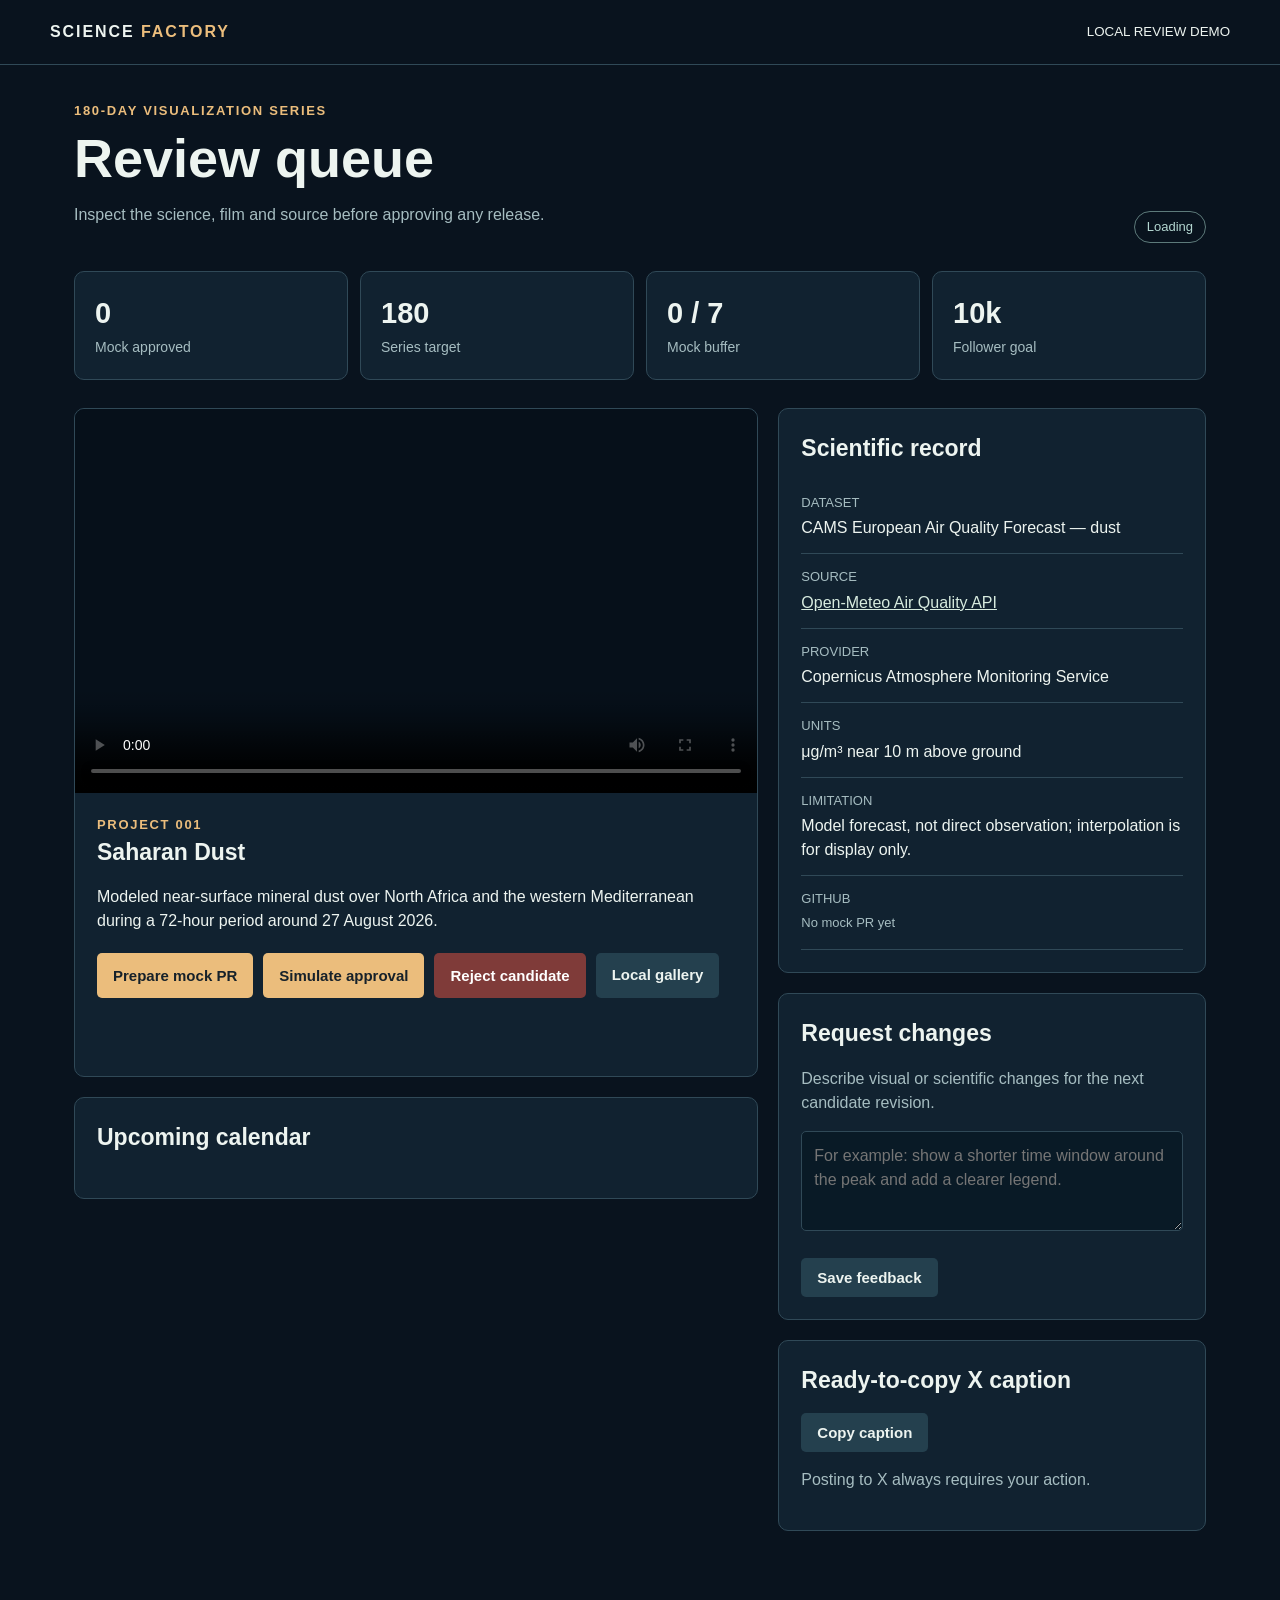
==== dashboard/index.html @ 3136dfa1 "Bootstrap public science visualization atlas" ====
<!doctype html><html lang="en"><head><meta charset="utf-8"><meta name="viewport" content="width=device-width, initial-scale=1"><title>Science Factory — Review</title>
<style>
:root{color-scheme:dark;--bg:#09131e;--panel:#112230;--line:#304957;--ink:#edf4f0;--muted:#a6bdc1;--gold:#ebbd7c}*{box-sizing:border-box}body{margin:0;background:var(--bg);color:var(--ink);font:16px/1.5 Arial,sans-serif}header{padding:20px max(24px,calc((100vw - 1180px)/2));border-bottom:1px solid var(--line);display:flex;justify-content:space-between;gap:15px;align-items:center}header strong{letter-spacing:.12em}header span{color:var(--gold)}main{max-width:1180px;margin:auto;padding:36px 24px 80px}.top{display:flex;justify-content:space-between;align-items:end;gap:20px}.label{color:var(--gold);font-size:13px;letter-spacing:.13em;font-weight:bold}h1{font-size:clamp(32px,5vw,54px);line-height:1.08;margin:8px 0 16px}h2{font-size:23px;margin:0 0 14px}.sub,.muted{color:var(--muted)}.stats{display:grid;grid-template-columns:repeat(4,1fr);gap:12px;margin:28px 0}.stat,.panel{background:var(--panel);border:1px solid var(--line);border-radius:10px}.stat{padding:20px}.stat strong{display:block;font-size:29px}.stat span{color:var(--muted);font-size:14px}.content{display:grid;grid-template-columns:minmax(0,1.6fr) minmax(310px,1fr);gap:20px}.panel{padding:22px}.preview{padding:0;overflow:hidden}.preview video{width:100%;display:block;aspect-ratio:16/9;background:#06101a}.preview-body{padding:22px}.pill{display:inline-block;border:1px solid #5d7a7a;border-radius:20px;color:#b4d7d1;padding:5px 12px;font-size:13px}.actions{display:flex;flex-wrap:wrap;gap:10px;margin-top:20px}button,.button{background:var(--gold);border:0;border-radius:5px;padding:11px 16px;color:#16212a;font-size:15px;font-weight:bold;cursor:pointer;text-decoration:none}button.secondary,.button.secondary{background:#24404e;color:var(--ink)}button.danger{background:#7f3b39;color:white}button:hover,.button:hover{filter:brightness(1.12)}button:disabled{opacity:.45;cursor:default}.fact{padding:13px 0;border-bottom:1px solid var(--line)}.fact span{display:block;color:var(--muted);font-size:13px;margin-bottom:4px}.fact a{color:#d7ebdf;word-break:break-word}textarea{width:100%;min-height:100px;background:#091a26;color:var(--ink);border:1px solid var(--line);border-radius:5px;padding:12px;font:inherit;resize:vertical}.row{display:flex;justify-content:space-between;gap:12px}.calendar{margin-top:20px}.days{display:flex;gap:8px;overflow:auto;padding-bottom:8px}.day{min-width:100px;background:#10232f;border:1px solid var(--line);border-radius:7px;padding:12px}.day small{display:block;color:var(--muted)}#notice{color:var(--gold);min-height:24px}a{color:#cbe5d9}@media(max-width:850px){.content{grid-template-columns:1fr}.stats{grid-template-columns:repeat(2,1fr)}.top{display:block}}
</style></head><body><header><strong>SCIENCE <span>FACTORY</span></strong><small>LOCAL REVIEW DEMO</small></header><main><div class="top"><div><div class="label">180-DAY VISUALIZATION SERIES</div><h1>Review queue</h1><p class="sub">Inspect the science, film and source before approving any release.</p></div><div class="pill" id="status">Loading</div></div><div class="stats"><div class="stat"><strong id="approved">0</strong><span>Mock approved</span></div><div class="stat"><strong>180</strong><span>Series target</span></div><div class="stat"><strong id="buffer">0 / 7</strong><span>Mock buffer</span></div><div class="stat"><strong>10k</strong><span>Follower goal</span></div></div><div class="content"><div><div class="panel preview"><video controls poster="/thumbnail" src="/video"></video><div class="preview-body"><div class="label">PROJECT 001</div><h2>Saharan Dust</h2><p>Modeled near-surface mineral dust over North Africa and the western Mediterranean during a 72-hour period around 27 August 2026.</p><div class="actions"><button id="prepare">Prepare mock PR</button><button id="approve">Simulate approval</button><button class="danger" id="reject">Reject candidate</button><a class="button secondary" href="/mock-gallery/science/" target="_blank">Local gallery</a></div><p id="notice"></p></div></div><div class="panel calendar"><h2>Upcoming calendar</h2><div class="days" id="days"></div></div></div><div><div class="panel"><h2>Scientific record</h2><div class="fact"><span>DATASET</span>CAMS European Air Quality Forecast — dust</div><div class="fact"><span>SOURCE</span><a href="https://open-meteo.com/en/docs/air-quality-api" target="_blank">Open-Meteo Air Quality API</a></div><div class="fact"><span>PROVIDER</span>Copernicus Atmosphere Monitoring Service</div><div class="fact"><span>UNITS</span>μg/m³ near 10 m above ground</div><div class="fact"><span>LIMITATION</span>Model forecast, not direct observation; interpolation is for display only.</div><div class="fact"><span>GITHUB</span><span id="pr">No mock PR yet</span></div></div><div class="panel" style="margin-top:20px"><h2>Request changes</h2><p class="muted">Describe visual or scientific changes for the next candidate revision.</p><textarea id="feedback" aria-label="Review feedback" placeholder="For example: show a shorter time window around the peak and add a clearer legend."></textarea><div class="actions"><button class="secondary" id="send">Save feedback</button></div></div><div class="panel" style="margin-top:20px"><h2>Ready-to-copy X caption</h2><p class="muted" id="caption"></p><button class="secondary" id="copy">Copy caption</button><p class="muted">Posting to X always requires your action.</p></div></div></div></main><script>
const $=id=>document.getElementById(id);let state={};async function refresh(){state=await(await fetch('/api/state')).json();let p=state.pull_requests.at(-1);$('status').textContent=p?p.status.replaceAll('_',' '):'Candidate';$('pr').textContent=p?`Mock PR #${p.number} · ${p.status.replaceAll('_',' ')}`:'No mock PR yet';$('approved').textContent=p?.status==='approved_mock'?'1':'0';$('buffer').textContent=p?.status==='approved_mock'?'1 / 7':'0 / 7';$('prepare').disabled=!!p&&['ready_for_review','approved_mock'].includes(p.status);$('approve').disabled=p?.status!=='ready_for_review';$('reject').disabled=p?.status!=='ready_for_review';$('caption').textContent=state.caption.replace('{project_url}','[add public GitHub URL after release]');$('days').innerHTML=state.calendar.map(e=>`<div class="day"><strong>${e.planned_date.slice(5)}</strong><small>${e.production_status}</small></div>`).join('')}
async function action(name,body={}){let r=await fetch('/api/'+name,{method:'POST',headers:{'Content-Type':'application/json'},body:JSON.stringify(body)});let v=await r.json();$('notice').textContent=v.error||v.message;await refresh()}
$('prepare').onclick=()=>action('prepare');$('approve').onclick=()=>action('approve');$('reject').onclick=()=>action('reject');$('send').onclick=()=>{let text=$('feedback').value.trim();if(text)action('feedback',{text})};$('copy').onclick=()=>navigator.clipboard.writeText($('caption').textContent).then(()=>$('notice').textContent='Caption copied');refresh();
</script></body></html>
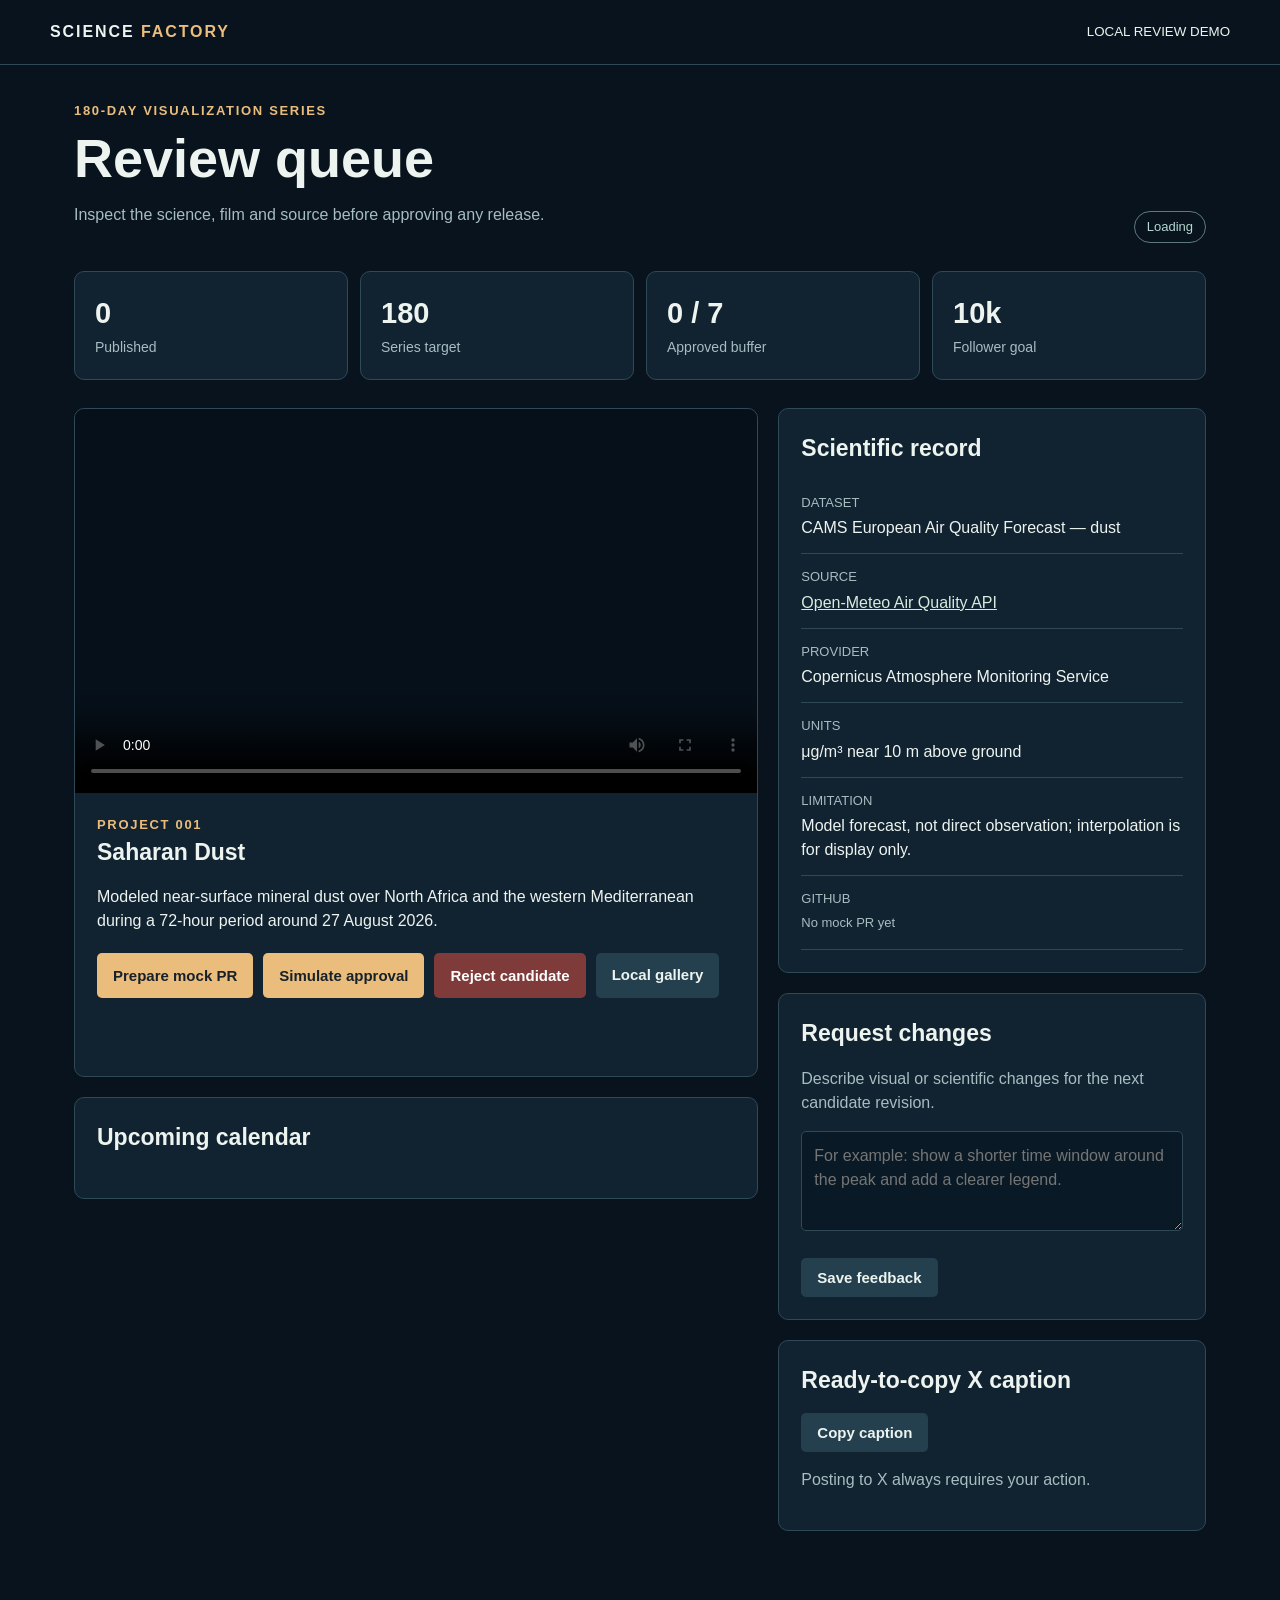
==== commit 0be3c828: "Approve and publish Saharan dust as day 001" ====
--- a/dashboard/index.html
+++ b/dashboard/index.html
@@ -1,8 +1,24 @@
 <!doctype html><html lang="en"><head><meta charset="utf-8"><meta name="viewport" content="width=device-width, initial-scale=1"><title>Science Factory — Review</title>
 <style>
 :root{color-scheme:dark;--bg:#09131e;--panel:#112230;--line:#304957;--ink:#edf4f0;--muted:#a6bdc1;--gold:#ebbd7c}*{box-sizing:border-box}body{margin:0;background:var(--bg);color:var(--ink);font:16px/1.5 Arial,sans-serif}header{padding:20px max(24px,calc((100vw - 1180px)/2));border-bottom:1px solid var(--line);display:flex;justify-content:space-between;gap:15px;align-items:center}header strong{letter-spacing:.12em}header span{color:var(--gold)}main{max-width:1180px;margin:auto;padding:36px 24px 80px}.top{display:flex;justify-content:space-between;align-items:end;gap:20px}.label{color:var(--gold);font-size:13px;letter-spacing:.13em;font-weight:bold}h1{font-size:clamp(32px,5vw,54px);line-height:1.08;margin:8px 0 16px}h2{font-size:23px;margin:0 0 14px}.sub,.muted{color:var(--muted)}.stats{display:grid;grid-template-columns:repeat(4,1fr);gap:12px;margin:28px 0}.stat,.panel{background:var(--panel);border:1px solid var(--line);border-radius:10px}.stat{padding:20px}.stat strong{display:block;font-size:29px}.stat span{color:var(--muted);font-size:14px}.content{display:grid;grid-template-columns:minmax(0,1.6fr) minmax(310px,1fr);gap:20px}.panel{padding:22px}.preview{padding:0;overflow:hidden}.preview video{width:100%;display:block;aspect-ratio:16/9;background:#06101a}.preview-body{padding:22px}.pill{display:inline-block;border:1px solid #5d7a7a;border-radius:20px;color:#b4d7d1;padding:5px 12px;font-size:13px}.actions{display:flex;flex-wrap:wrap;gap:10px;margin-top:20px}button,.button{background:var(--gold);border:0;border-radius:5px;padding:11px 16px;color:#16212a;font-size:15px;font-weight:bold;cursor:pointer;text-decoration:none}button.secondary,.button.secondary{background:#24404e;color:var(--ink)}button.danger{background:#7f3b39;color:white}button:hover,.button:hover{filter:brightness(1.12)}button:disabled{opacity:.45;cursor:default}.fact{padding:13px 0;border-bottom:1px solid var(--line)}.fact span{display:block;color:var(--muted);font-size:13px;margin-bottom:4px}.fact a{color:#d7ebdf;word-break:break-word}textarea{width:100%;min-height:100px;background:#091a26;color:var(--ink);border:1px solid var(--line);border-radius:5px;padding:12px;font:inherit;resize:vertical}.row{display:flex;justify-content:space-between;gap:12px}.calendar{margin-top:20px}.days{display:flex;gap:8px;overflow:auto;padding-bottom:8px}.day{min-width:100px;background:#10232f;border:1px solid var(--line);border-radius:7px;padding:12px}.day small{display:block;color:var(--muted)}#notice{color:var(--gold);min-height:24px}a{color:#cbe5d9}@media(max-width:850px){.content{grid-template-columns:1fr}.stats{grid-template-columns:repeat(2,1fr)}.top{display:block}}
-</style></head><body><header><strong>SCIENCE <span>FACTORY</span></strong><small>LOCAL REVIEW DEMO</small></header><main><div class="top"><div><div class="label">180-DAY VISUALIZATION SERIES</div><h1>Review queue</h1><p class="sub">Inspect the science, film and source before approving any release.</p></div><div class="pill" id="status">Loading</div></div><div class="stats"><div class="stat"><strong id="approved">0</strong><span>Mock approved</span></div><div class="stat"><strong>180</strong><span>Series target</span></div><div class="stat"><strong id="buffer">0 / 7</strong><span>Mock buffer</span></div><div class="stat"><strong>10k</strong><span>Follower goal</span></div></div><div class="content"><div><div class="panel preview"><video controls poster="/thumbnail" src="/video"></video><div class="preview-body"><div class="label">PROJECT 001</div><h2>Saharan Dust</h2><p>Modeled near-surface mineral dust over North Africa and the western Mediterranean during a 72-hour period around 27 August 2026.</p><div class="actions"><button id="prepare">Prepare mock PR</button><button id="approve">Simulate approval</button><button class="danger" id="reject">Reject candidate</button><a class="button secondary" href="/mock-gallery/science/" target="_blank">Local gallery</a></div><p id="notice"></p></div></div><div class="panel calendar"><h2>Upcoming calendar</h2><div class="days" id="days"></div></div></div><div><div class="panel"><h2>Scientific record</h2><div class="fact"><span>DATASET</span>CAMS European Air Quality Forecast — dust</div><div class="fact"><span>SOURCE</span><a href="https://open-meteo.com/en/docs/air-quality-api" target="_blank">Open-Meteo Air Quality API</a></div><div class="fact"><span>PROVIDER</span>Copernicus Atmosphere Monitoring Service</div><div class="fact"><span>UNITS</span>μg/m³ near 10 m above ground</div><div class="fact"><span>LIMITATION</span>Model forecast, not direct observation; interpolation is for display only.</div><div class="fact"><span>GITHUB</span><span id="pr">No mock PR yet</span></div></div><div class="panel" style="margin-top:20px"><h2>Request changes</h2><p class="muted">Describe visual or scientific changes for the next candidate revision.</p><textarea id="feedback" aria-label="Review feedback" placeholder="For example: show a shorter time window around the peak and add a clearer legend."></textarea><div class="actions"><button class="secondary" id="send">Save feedback</button></div></div><div class="panel" style="margin-top:20px"><h2>Ready-to-copy X caption</h2><p class="muted" id="caption"></p><button class="secondary" id="copy">Copy caption</button><p class="muted">Posting to X always requires your action.</p></div></div></div></main><script>
-const $=id=>document.getElementById(id);let state={};async function refresh(){state=await(await fetch('/api/state')).json();let p=state.pull_requests.at(-1);$('status').textContent=p?p.status.replaceAll('_',' '):'Candidate';$('pr').textContent=p?`Mock PR #${p.number} · ${p.status.replaceAll('_',' ')}`:'No mock PR yet';$('approved').textContent=p?.status==='approved_mock'?'1':'0';$('buffer').textContent=p?.status==='approved_mock'?'1 / 7':'0 / 7';$('prepare').disabled=!!p&&['ready_for_review','approved_mock'].includes(p.status);$('approve').disabled=p?.status!=='ready_for_review';$('reject').disabled=p?.status!=='ready_for_review';$('caption').textContent=state.caption.replace('{project_url}','[add public GitHub URL after release]');$('days').innerHTML=state.calendar.map(e=>`<div class="day"><strong>${e.planned_date.slice(5)}</strong><small>${e.production_status}</small></div>`).join('')}
+</style></head><body><header><strong>SCIENCE <span>FACTORY</span></strong><small>LOCAL REVIEW DEMO</small></header><main><div class="top"><div><div class="label">180-DAY VISUALIZATION SERIES</div><h1>Review queue</h1><p class="sub">Inspect the science, film and source before approving any release.</p></div><div class="pill" id="status">Loading</div></div><div class="stats"><div class="stat"><strong id="approved">0</strong><span>Published</span></div><div class="stat"><strong>180</strong><span>Series target</span></div><div class="stat"><strong id="buffer">0 / 7</strong><span>Approved buffer</span></div><div class="stat"><strong>10k</strong><span>Follower goal</span></div></div><div class="content"><div><div class="panel preview"><video controls poster="/thumbnail" src="/video"></video><div class="preview-body"><div class="label">PROJECT 001</div><h2>Saharan Dust</h2><p>Modeled near-surface mineral dust over North Africa and the western Mediterranean during a 72-hour period around 27 August 2026.</p><div class="actions"><button id="prepare">Prepare mock PR</button><button id="approve">Simulate approval</button><button class="danger" id="reject">Reject candidate</button><a class="button secondary" href="/mock-gallery/science/" target="_blank">Local gallery</a></div><p id="notice"></p></div></div><div class="panel calendar"><h2>Upcoming calendar</h2><div class="days" id="days"></div></div></div><div><div class="panel"><h2>Scientific record</h2><div class="fact"><span>DATASET</span>CAMS European Air Quality Forecast — dust</div><div class="fact"><span>SOURCE</span><a href="https://open-meteo.com/en/docs/air-quality-api" target="_blank">Open-Meteo Air Quality API</a></div><div class="fact"><span>PROVIDER</span>Copernicus Atmosphere Monitoring Service</div><div class="fact"><span>UNITS</span>μg/m³ near 10 m above ground</div><div class="fact"><span>LIMITATION</span>Model forecast, not direct observation; interpolation is for display only.</div><div class="fact"><span>GITHUB</span><span id="pr">No mock PR yet</span></div></div><div class="panel" style="margin-top:20px"><h2>Request changes</h2><p class="muted">Describe visual or scientific changes for the next candidate revision.</p><textarea id="feedback" aria-label="Review feedback" placeholder="For example: show a shorter time window around the peak and add a clearer legend."></textarea><div class="actions"><button class="secondary" id="send">Save feedback</button></div></div><div class="panel" style="margin-top:20px"><h2>Ready-to-copy X caption</h2><p class="muted" id="caption"></p><button class="secondary" id="copy">Copy caption</button><p class="muted">Posting to X always requires your action.</p></div></div></div></main><script>
+const $=id=>document.getElementById(id);let state={};
+async function refresh(){
+  state=await(await fetch('/api/state')).json();
+  const p=state.pull_requests.at(-1),live=Boolean(state.project?.published_at);
+  $('status').textContent=live?'Published':p?p.status.replaceAll('_',' '):'Candidate';
+  if(live&&state.project.pull_request_url){const link=document.createElement('a');link.href=state.project.pull_request_url;link.textContent='PR #1';$('pr').replaceChildren(link)}
+  else $('pr').textContent=p?`Mock PR #${p.number} · ${p.status.replaceAll('_',' ')}`:'No mock PR yet';
+  $('approved').textContent=live?'1':'0';
+  $('buffer').textContent=live?'0 / 7':p?.status==='approved_mock'?'1 / 7':'0 / 7';
+  $('prepare').disabled=live||!!p&&['ready_for_review','approved_mock'].includes(p.status);
+  $('approve').disabled=live||p?.status!=='ready_for_review';
+  $('reject').disabled=live||p?.status!=='ready_for_review';
+  const gallery=document.querySelector('a[href="/mock-gallery/science/"]');
+  if(live&&gallery){gallery.href='https://mattmullin.github.io/science-visualizations/science/';gallery.textContent='Public gallery'}
+  $('caption').textContent=state.caption.replace('{project_url}','[add public GitHub URL after release]');
+  $('days').innerHTML=state.calendar.map(e=>`<div class="day"><strong>${e.planned_date.slice(5)}</strong><small>${e.production_status}</small></div>`).join('');
+}
 async function action(name,body={}){let r=await fetch('/api/'+name,{method:'POST',headers:{'Content-Type':'application/json'},body:JSON.stringify(body)});let v=await r.json();$('notice').textContent=v.error||v.message;await refresh()}
 $('prepare').onclick=()=>action('prepare');$('approve').onclick=()=>action('approve');$('reject').onclick=()=>action('reject');$('send').onclick=()=>{let text=$('feedback').value.trim();if(text)action('feedback',{text})};$('copy').onclick=()=>navigator.clipboard.writeText($('caption').textContent).then(()=>$('notice').textContent='Caption copied');refresh();
 </script></body></html>
